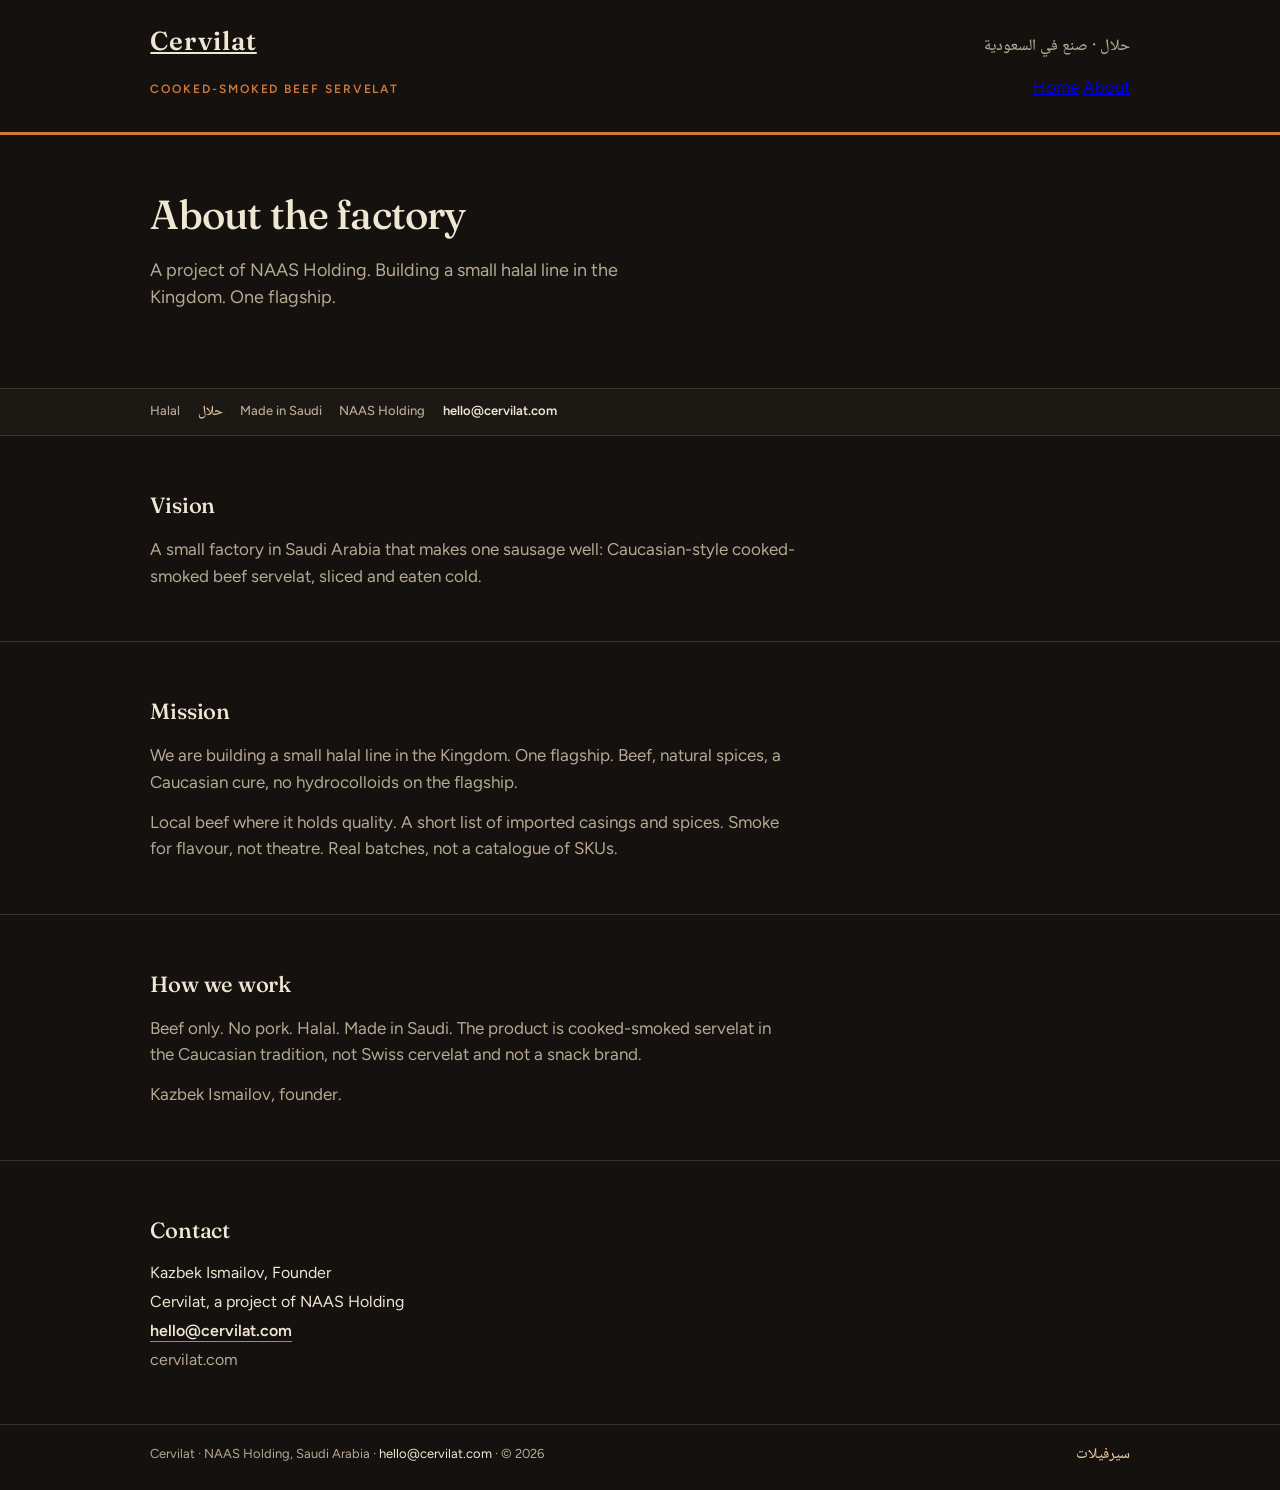
==== about.html @ 30783a22 "Add About page with factory vision and mission; pretty URL /about" ====
<!DOCTYPE html>
<html lang="en">
<head>
  <meta charset="utf-8" />
  <meta name="viewport" content="width=device-width, initial-scale=1" />
  <title>About — Cervilat</title>
  <meta name="description" content="Vision and mission of Cervilat: a small halal factory in Saudi Arabia making Caucasian cooked-smoked beef servelat. A project of NAAS Holding." />
  <link rel="canonical" href="https://cervilat.com/about" />
  <meta property="og:type" content="website" />
  <meta property="og:url" content="https://cervilat.com/about" />
  <meta property="og:title" content="About — Cervilat" />
  <meta property="og:description" content="A small factory in Saudi Arabia that makes one sausage well. Halal. Beef. Smoke." />
  <meta property="og:image" content="https://cervilat.com/images/spices.jpg" />
  <link rel="icon" href="/favicon.svg" type="image/svg+xml" />
  <link rel="preconnect" href="https://fonts.googleapis.com" />
  <link rel="preconnect" href="https://fonts.gstatic.com" crossorigin />
  <link href="https://fonts.googleapis.com/css2?family=Fraunces:opsz,wght@9..144,500;9..144,600&family=Figtree:wght@400;500;600&family=Noto+Naskh+Arabic:wght@500&display=swap" rel="stylesheet" />
  <link rel="stylesheet" href="/styles.css" />
</head>
<body>
  <a class="skip" href="#main">Skip to content</a>
  <header class="nameplate">
    <div class="wrap nameplate-row">
      <a class="brand" href="/">Cervilat</a>
      <p class="ar" lang="ar" dir="rtl">حلال · صنع في السعودية</p>
    </div>
    <div class="wrap nameplate-row">
      <p class="eyebrow">Cooked-smoked beef servelat</p>
      <nav class="mini-nav" aria-label="Site">
        <a href="/">Home</a>
        <a href="/about" aria-current="page">About</a>
      </nav>
    </div>
  </header>
  <div class="accent-bar" aria-hidden="true"></div>
  <main id="main">
    <section class="hero">
      <div class="wrap">
        <h1>About the factory</h1>
        <p class="lede">A project of NAAS Holding. Building a small halal line in the Kingdom. One flagship.</p>
      </div>
    </section>
    <div class="trust">
      <div class="wrap">
        <p>
          <span>Halal</span>
          <span class="dot" aria-hidden="true">·</span>
          <span lang="ar" dir="rtl">حلال</span>
          <span class="dot" aria-hidden="true">·</span>
          <span>Made in Saudi</span>
          <span class="dot" aria-hidden="true">·</span>
          <span>NAAS Holding</span>
          <span class="dot" aria-hidden="true">·</span>
          <a href="mailto:hello@cervilat.com">hello@cervilat.com</a>
        </p>
      </div>
    </div>
    <section class="block">
      <div class="wrap">
        <h2>Vision</h2>
        <p>A small factory in Saudi Arabia that makes one sausage well: Caucasian-style cooked-smoked beef servelat, sliced and eaten cold.</p>
      </div>
    </section>
    <section class="block">
      <div class="wrap">
        <h2>Mission</h2>
        <p>We are building a small halal line in the Kingdom. One flagship. Beef, natural spices, a Caucasian cure, no hydrocolloids on the flagship.</p>
        <p>Local beef where it holds quality. A short list of imported casings and spices. Smoke for flavour, not theatre. Real batches, not a catalogue of SKUs.</p>
      </div>
    </section>
    <section class="block">
      <div class="wrap">
        <h2>How we work</h2>
        <p>Beef only. No pork. Halal. Made in Saudi. The product is cooked-smoked servelat in the Caucasian tradition, not Swiss cervelat and not a snack brand.</p>
        <p>Kazbek Ismailov, founder.</p>
      </div>
    </section>
    <section class="block contact">
      <div class="wrap">
        <h2>Contact</h2>
        <address class="vcard">
          <p>Kazbek Ismailov, Founder</p>
          <p>Cervilat, a project of NAAS Holding</p>
          <p><a href="mailto:hello@cervilat.com">hello@cervilat.com</a></p>
          <p>cervilat.com</p>
        </address>
      </div>
    </section>
  </main>
  <footer>
    <div class="wrap foot-inner">
      <p>Cervilat · NAAS Holding, Saudi Arabia · <a href="mailto:hello@cervilat.com">hello@cervilat.com</a> · © 2026</p>
      <p class="ar" lang="ar" dir="rtl">سيرفيلات</p>
    </div>
  </footer>
</body>
</html>
---- styles.css ----
/* Cervilat — factory landing */
:root {
  --bg: #14110e;
  --bg-2: #1c1814;
  --cream: #f0e6d4;
  --muted: #b7a894;
  --line: #3a3228;
  --accent: #d4783a;
  --accent-2: #e8c9a0;
  --gutter: clamp(20px, 5.5vw, 72px);
  --measure: 38em;
}

* { box-sizing: border-box; }
html, body { margin: 0; padding: 0; }
html { scroll-behavior: smooth; }

body {
  background: var(--bg);
  color: var(--cream);
  font-family: Figtree, system-ui, sans-serif;
  font-size: 17px;
  line-height: 1.55;
  min-height: 100vh;
}

.skip {
  position: absolute;
  left: -999px;
  top: 0;
}
.skip:focus {
  left: 16px;
  top: 16px;
  background: var(--cream);
  color: var(--bg);
  padding: 8px 12px;
  z-index: 10;
}

.wrap {
  width: 100%;
  max-width: 1120px;
  margin: 0 auto;
  padding-left: var(--gutter);
  padding-right: var(--gutter);
}

.nameplate {
  background: var(--bg);
  padding: 28px 0 18px;
}

.nameplate-row {
  display: flex;
  justify-content: space-between;
  align-items: baseline;
  gap: 16px;
  margin-bottom: 14px;
}

.brand {
  font-family: Fraunces, Georgia, serif;
  font-size: 26px;
  font-weight: 600;
  letter-spacing: 0.04em;
  line-height: 1;
  color: var(--cream);
}

.ar {
  font-family: "Noto Naskh Arabic", serif;
  color: var(--muted);
  font-size: 16px;
  margin: 0;
  font-weight: 500;
}

.eyebrow {
  color: var(--accent);
  text-transform: uppercase;
  letter-spacing: 0.16em;
  font-size: 12px;
  font-weight: 600;
  margin: 0;
}

.accent-bar {
  height: 2.5px;
  background: var(--accent);
}

.hero {
  padding: 48px 0 44px;
}

h1 {
  font-family: Fraunces, Georgia, serif;
  font-weight: 500;
  font-size: clamp(1.625rem, 0.9rem + 2.05vw, 2.55rem);
  line-height: 1.18;
  margin: 0 0 18px;
  letter-spacing: -0.02em;
  max-width: 21em;
}

.h1-keep { white-space: nowrap; }

.lede {
  color: var(--muted);
  font-size: 18px;
  max-width: 28em;
  margin: 0 0 24px;
}

.mail { margin: 0; }

.mail a {
  color: var(--cream);
  font-weight: 600;
  font-size: 16px;
  text-decoration: none;
  border-bottom: 1px solid var(--accent);
  padding-bottom: 2px;
}
.mail a:hover { color: var(--accent-2); }

.trust {
  background: var(--bg-2);
  border-top: 1px solid var(--line);
  border-bottom: 1px solid var(--line);
  padding: 12px 0;
}

.trust p {
  margin: 0;
  color: var(--muted);
  font-size: 13px;
  font-weight: 500;
  line-height: 1.5;
  display: flex;
  flex-wrap: wrap;
  align-items: baseline;
  column-gap: 0.55em;
  row-gap: 4px;
}

.trust .dot {
  color: var(--line);
  font-weight: 400;
}

.trust [lang="ar"] {
  font-family: "Noto Naskh Arabic", serif;
  font-weight: 500;
  font-size: 14px;
  color: var(--accent-2);
}

.trust a {
  color: var(--cream);
  text-decoration: none;
  font-weight: 600;
}
.trust a:hover { color: var(--accent-2); }

.block {
  padding: 52px 0;
  border-bottom: 1px solid var(--line);
}

h2 {
  font-family: Fraunces, Georgia, serif;
  font-size: 22px;
  font-weight: 500;
  margin: 0 0 14px;
  letter-spacing: -0.01em;
}

.block p {
  margin: 0 0 14px;
  color: var(--muted);
  max-width: var(--measure);
}
.block p:last-child { margin-bottom: 0; }

.place { padding-bottom: 44px; }

.spice-band {
  margin: 28px auto 20px;
}

.spice-band img {
  display: block;
  width: 100%;
  height: 200px;
  object-fit: cover;
  object-position: 50% 42%;
  border: 1px solid var(--line);
}

.founder {
  color: var(--cream) !important;
  font-weight: 500;
}

.contact { border-bottom: none; }

.vcard {
  margin: 0;
  font-style: normal;
}

.vcard p {
  margin: 0 0 6px;
  color: var(--cream);
  max-width: none;
  font-size: 16px;
  line-height: 1.45;
}
.vcard p:last-child {
  margin-bottom: 0;
  color: var(--muted);
}

.vcard a {
  color: var(--cream);
  font-weight: 600;
  text-decoration: none;
  border-bottom: 1px solid var(--accent);
  padding-bottom: 1px;
}
.vcard a:hover { color: var(--accent-2); }

footer {
  background: var(--bg);
  border-top: 1px solid var(--line);
  padding: 20px 0 24px;
  color: var(--muted);
  font-size: 13px;
}

.foot-inner {
  display: flex;
  justify-content: space-between;
  align-items: baseline;
  gap: 16px;
  flex-wrap: wrap;
}

footer p { margin: 0; line-height: 1.45; }

footer a {
  color: var(--cream);
  text-decoration: none;
}
footer a:hover { color: var(--accent-2); }

footer .ar {
  color: var(--accent-2);
  font-size: 15px;
}

@media (max-width: 640px) {
  .nameplate { padding: 20px 0 14px; }
  .brand { font-size: 22px; }
  .ar { font-size: 14px; }
  .hero { padding: 32px 0 28px; }
  .block { padding: 40px 0; }
  .place { padding-bottom: 36px; }
  .spice-band { margin: 22px auto 16px; }
  .spice-band img { height: 152px; }
  h1 {
    font-size: 1.5rem;
    max-width: none;
  }
  .h1-break { display: none; }
  .lede { font-size: 16px; }
}

@media (min-width: 900px) {
  .hero { padding: 56px 0 52px; }
  .spice-band img { height: 220px; }
}

@media (max-width: 360px) {
  .h1-keep { white-space: normal; }
}
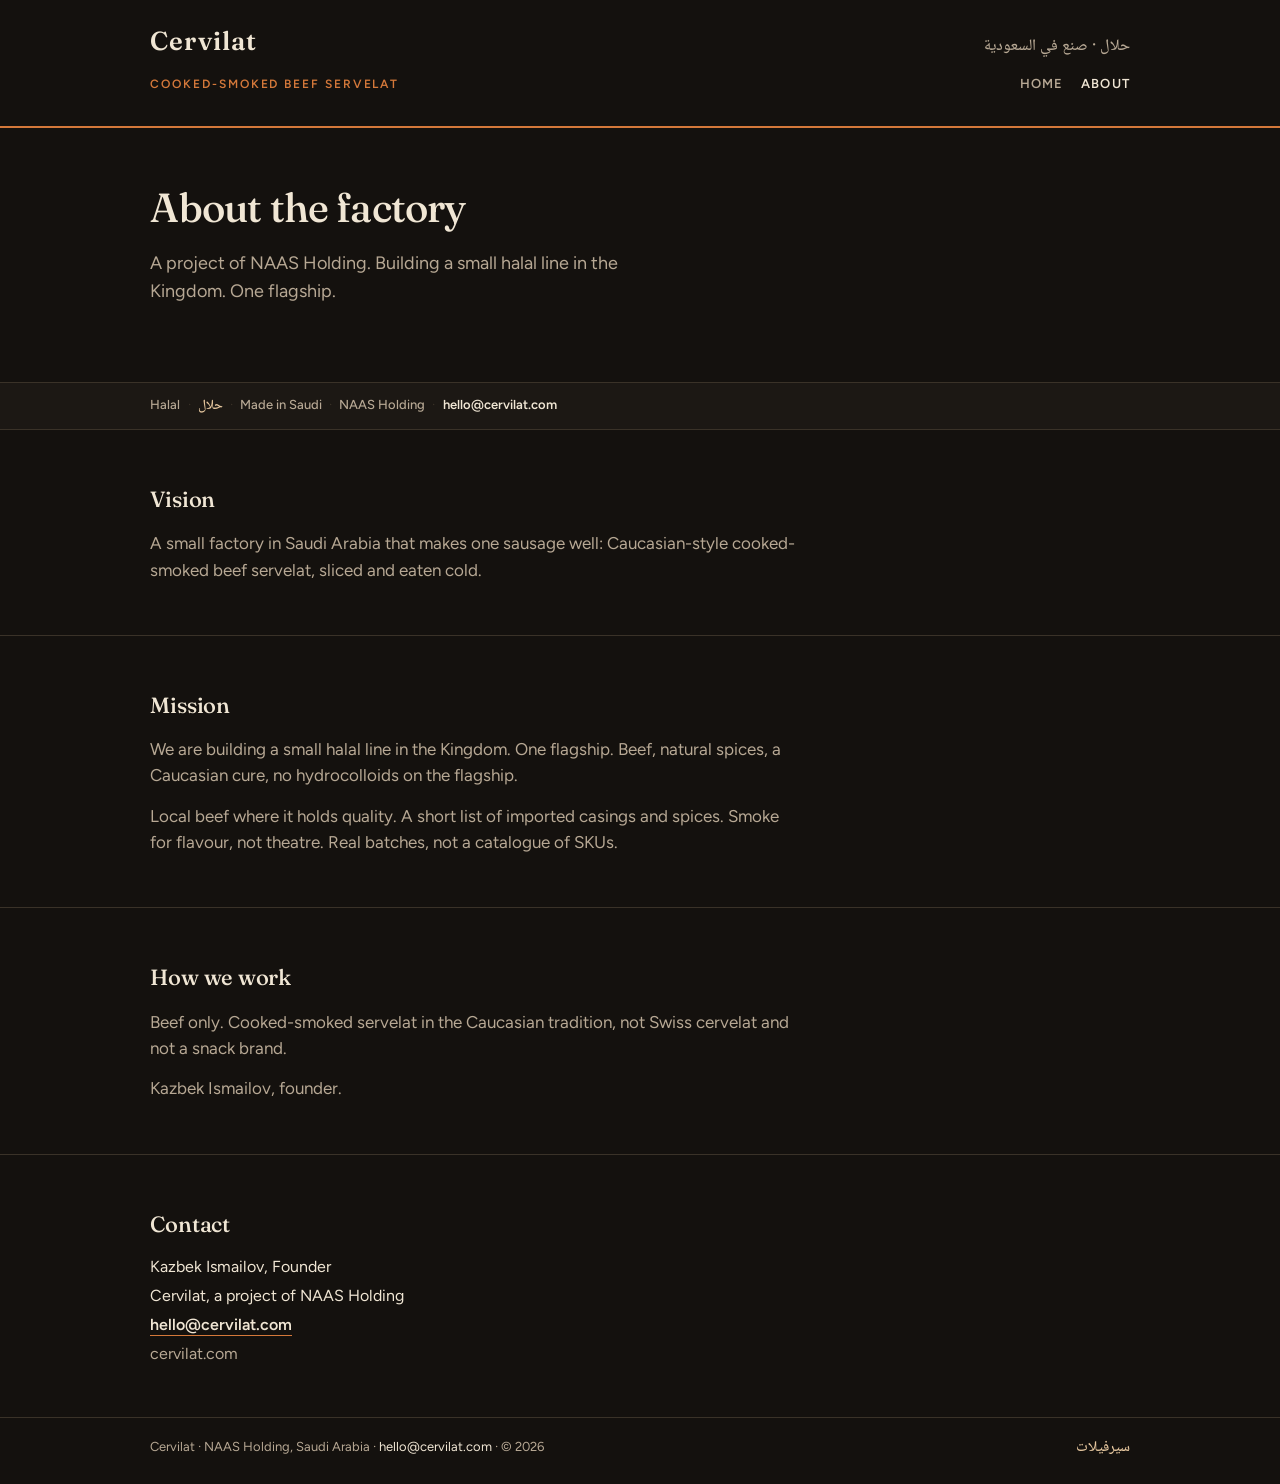
==== commit 4da96f9d: "Drop pork and Halal/Saudi stack from How we work" ====
--- a/about.html
+++ b/about.html
@@ -19,6 +19,7 @@
 </head>
 <body>
   <a class="skip" href="#main">Skip to content</a>
+
   <header class="nameplate">
     <div class="wrap nameplate-row">
       <a class="brand" href="/">Cervilat</a>
@@ -33,6 +34,7 @@
     </div>
   </header>
   <div class="accent-bar" aria-hidden="true"></div>
+
   <main id="main">
     <section class="hero">
       <div class="wrap">
@@ -40,6 +42,7 @@
         <p class="lede">A project of NAAS Holding. Building a small halal line in the Kingdom. One flagship.</p>
       </div>
     </section>
+
     <div class="trust">
       <div class="wrap">
         <p>
@@ -55,12 +58,14 @@
         </p>
       </div>
     </div>
+
     <section class="block">
       <div class="wrap">
         <h2>Vision</h2>
         <p>A small factory in Saudi Arabia that makes one sausage well: Caucasian-style cooked-smoked beef servelat, sliced and eaten cold.</p>
       </div>
     </section>
+
     <section class="block">
       <div class="wrap">
         <h2>Mission</h2>
@@ -68,13 +73,15 @@
         <p>Local beef where it holds quality. A short list of imported casings and spices. Smoke for flavour, not theatre. Real batches, not a catalogue of SKUs.</p>
       </div>
     </section>
+
     <section class="block">
       <div class="wrap">
         <h2>How we work</h2>
-        <p>Beef only. No pork. Halal. Made in Saudi. The product is cooked-smoked servelat in the Caucasian tradition, not Swiss cervelat and not a snack brand.</p>
+        <p>Beef only. Cooked-smoked servelat in the Caucasian tradition, not Swiss cervelat and not a snack brand.</p>
         <p>Kazbek Ismailov, founder.</p>
       </div>
     </section>
+
     <section class="block contact">
       <div class="wrap">
         <h2>Contact</h2>
@@ -87,6 +94,7 @@
       </div>
     </section>
   </main>
+
   <footer>
     <div class="wrap foot-inner">
       <p>Cervilat · NAAS Holding, Saudi Arabia · <a href="mailto:hello@cervilat.com">hello@cervilat.com</a> · © 2026</p>
--- a/styles.css
+++ b/styles.css
@@ -10,11 +10,9 @@
   --gutter: clamp(20px, 5.5vw, 72px);
   --measure: 38em;
 }
-
 * { box-sizing: border-box; }
 html, body { margin: 0; padding: 0; }
 html { scroll-behavior: smooth; }
-
 body {
   background: var(--bg);
   color: var(--cream);
@@ -23,244 +21,108 @@
   line-height: 1.55;
   min-height: 100vh;
 }
-
-.skip {
-  position: absolute;
-  left: -999px;
-  top: 0;
+.skip { position: absolute; left: -999px; top: 0; }
+.skip:focus {
+  left: 16px; top: 16px; background: var(--cream); color: var(--bg);
+  padding: 8px 12px; z-index: 10;
 }
-.skip:focus {
-  left: 16px;
-  top: 16px;
-  background: var(--cream);
-  color: var(--bg);
-  padding: 8px 12px;
-  z-index: 10;
+.wrap {
+  width: 100%; max-width: 1120px; margin: 0 auto;
+  padding-left: var(--gutter); padding-right: var(--gutter);
 }
-
-.wrap {
-  width: 100%;
-  max-width: 1120px;
-  margin: 0 auto;
-  padding-left: var(--gutter);
-  padding-right: var(--gutter);
+.nameplate { background: var(--bg); padding: 28px 0 18px; }
+.nameplate-row {
+  display: flex; justify-content: space-between; align-items: baseline;
+  gap: 16px; margin-bottom: 14px;
 }
-
-.nameplate {
-  background: var(--bg);
-  padding: 28px 0 18px;
+.brand {
+  font-family: Fraunces, Georgia, serif; font-size: 26px; font-weight: 600;
+  letter-spacing: 0.04em; line-height: 1; color: var(--cream);
 }
-
-.nameplate-row {
-  display: flex;
-  justify-content: space-between;
-  align-items: baseline;
-  gap: 16px;
-  margin-bottom: 14px;
+a.brand { color: inherit; text-decoration: none; }
+.ar {
+  font-family: "Noto Naskh Arabic", serif; color: var(--muted);
+  font-size: 16px; margin: 0; font-weight: 500;
 }
-
-.brand {
-  font-family: Fraunces, Georgia, serif;
-  font-size: 26px;
-  font-weight: 600;
-  letter-spacing: 0.04em;
-  line-height: 1;
-  color: var(--cream);
+.eyebrow {
+  color: var(--accent); text-transform: uppercase; letter-spacing: 0.16em;
+  font-size: 12px; font-weight: 600; margin: 0;
 }
-
-.ar {
-  font-family: "Noto Naskh Arabic", serif;
-  color: var(--muted);
-  font-size: 16px;
-  margin: 0;
-  font-weight: 500;
+.mini-nav { display: flex; gap: 18px; align-items: baseline; }
+.mini-nav a {
+  color: var(--muted); text-decoration: none; font-size: 13px; font-weight: 600;
+  letter-spacing: 0.08em; text-transform: uppercase;
 }
-
-.eyebrow {
-  color: var(--accent);
-  text-transform: uppercase;
-  letter-spacing: 0.16em;
-  font-size: 12px;
-  font-weight: 600;
-  margin: 0;
+.mini-nav a:hover, .mini-nav a[aria-current="page"] { color: var(--cream); }
+.accent-bar { height: 2.5px; background: var(--accent); }
+.hero { padding: 48px 0 44px; }
+h1 {
+  font-family: Fraunces, Georgia, serif; font-weight: 500;
+  font-size: clamp(1.625rem, 0.9rem + 2.05vw, 2.55rem);
+  line-height: 1.18; margin: 0 0 18px; letter-spacing: -0.02em; max-width: 21em;
 }
-
-.accent-bar {
-  height: 2.5px;
-  background: var(--accent);
-}
-
-.hero {
-  padding: 48px 0 44px;
-}
-
-h1 {
-  font-family: Fraunces, Georgia, serif;
-  font-weight: 500;
-  font-size: clamp(1.625rem, 0.9rem + 2.05vw, 2.55rem);
-  line-height: 1.18;
-  margin: 0 0 18px;
-  letter-spacing: -0.02em;
-  max-width: 21em;
-}
-
 .h1-keep { white-space: nowrap; }
-
-.lede {
-  color: var(--muted);
-  font-size: 18px;
-  max-width: 28em;
-  margin: 0 0 24px;
-}
-
+.lede { color: var(--muted); font-size: 18px; max-width: 28em; margin: 0 0 24px; }
 .mail { margin: 0; }
-
 .mail a {
-  color: var(--cream);
-  font-weight: 600;
-  font-size: 16px;
-  text-decoration: none;
-  border-bottom: 1px solid var(--accent);
-  padding-bottom: 2px;
+  color: var(--cream); font-weight: 600; font-size: 16px; text-decoration: none;
+  border-bottom: 1px solid var(--accent); padding-bottom: 2px;
 }
 .mail a:hover { color: var(--accent-2); }
-
 .trust {
-  background: var(--bg-2);
-  border-top: 1px solid var(--line);
-  border-bottom: 1px solid var(--line);
-  padding: 12px 0;
+  background: var(--bg-2); border-top: 1px solid var(--line);
+  border-bottom: 1px solid var(--line); padding: 12px 0;
 }
-
 .trust p {
-  margin: 0;
-  color: var(--muted);
-  font-size: 13px;
-  font-weight: 500;
-  line-height: 1.5;
-  display: flex;
-  flex-wrap: wrap;
-  align-items: baseline;
-  column-gap: 0.55em;
-  row-gap: 4px;
+  margin: 0; color: var(--muted); font-size: 13px; font-weight: 500;
+  line-height: 1.5; display: flex; flex-wrap: wrap; align-items: baseline;
+  column-gap: 0.55em; row-gap: 4px;
 }
-
-.trust .dot {
-  color: var(--line);
-  font-weight: 400;
+.trust .dot { color: var(--line); font-weight: 400; }
+.trust [lang="ar"] {
+  font-family: "Noto Naskh Arabic", serif; font-weight: 500;
+  font-size: 14px; color: var(--accent-2);
 }
-
-.trust [lang="ar"] {
-  font-family: "Noto Naskh Arabic", serif;
-  font-weight: 500;
-  font-size: 14px;
-  color: var(--accent-2);
+.trust a { color: var(--cream); text-decoration: none; font-weight: 600; }
+.trust a:hover { color: var(--accent-2); }
+.block { padding: 52px 0; border-bottom: 1px solid var(--line); }
+h2 {
+  font-family: Fraunces, Georgia, serif; font-size: 22px; font-weight: 500;
+  margin: 0 0 14px; letter-spacing: -0.01em;
 }
-
-.trust a {
-  color: var(--cream);
-  text-decoration: none;
-  font-weight: 600;
+.block p { margin: 0 0 14px; color: var(--muted); max-width: var(--measure); }
+.block p:last-child { margin-bottom: 0; }
+.place { padding-bottom: 44px; }
+.spice-band { margin: 28px auto 20px; }
+.spice-band img {
+  display: block; width: 100%; height: 200px; object-fit: cover;
+  object-position: 50% 42%; border: 1px solid var(--line);
 }
-.trust a:hover { color: var(--accent-2); }
-
-.block {
-  padding: 52px 0;
-  border-bottom: 1px solid var(--line);
+.founder { color: var(--cream) !important; font-weight: 500; }
+.contact { border-bottom: none; }
+.vcard { margin: 0; font-style: normal; }
+.vcard p {
+  margin: 0 0 6px; color: var(--cream); max-width: none;
+  font-size: 16px; line-height: 1.45;
 }
-
-h2 {
-  font-family: Fraunces, Georgia, serif;
-  font-size: 22px;
-  font-weight: 500;
-  margin: 0 0 14px;
-  letter-spacing: -0.01em;
-}
-
-.block p {
-  margin: 0 0 14px;
-  color: var(--muted);
-  max-width: var(--measure);
-}
-.block p:last-child { margin-bottom: 0; }
-
-.place { padding-bottom: 44px; }
-
-.spice-band {
-  margin: 28px auto 20px;
-}
-
-.spice-band img {
-  display: block;
-  width: 100%;
-  height: 200px;
-  object-fit: cover;
-  object-position: 50% 42%;
-  border: 1px solid var(--line);
-}
-
-.founder {
-  color: var(--cream) !important;
-  font-weight: 500;
-}
-
-.contact { border-bottom: none; }
-
-.vcard {
-  margin: 0;
-  font-style: normal;
-}
-
-.vcard p {
-  margin: 0 0 6px;
-  color: var(--cream);
-  max-width: none;
-  font-size: 16px;
-  line-height: 1.45;
-}
-.vcard p:last-child {
-  margin-bottom: 0;
-  color: var(--muted);
-}
-
+.vcard p:last-child { margin-bottom: 0; color: var(--muted); }
 .vcard a {
-  color: var(--cream);
-  font-weight: 600;
-  text-decoration: none;
-  border-bottom: 1px solid var(--accent);
-  padding-bottom: 1px;
+  color: var(--cream); font-weight: 600; text-decoration: none;
+  border-bottom: 1px solid var(--accent); padding-bottom: 1px;
 }
 .vcard a:hover { color: var(--accent-2); }
-
 footer {
-  background: var(--bg);
-  border-top: 1px solid var(--line);
-  padding: 20px 0 24px;
-  color: var(--muted);
-  font-size: 13px;
+  background: var(--bg); border-top: 1px solid var(--line);
+  padding: 20px 0 24px; color: var(--muted); font-size: 13px;
 }
-
 .foot-inner {
-  display: flex;
-  justify-content: space-between;
-  align-items: baseline;
-  gap: 16px;
-  flex-wrap: wrap;
+  display: flex; justify-content: space-between; align-items: baseline;
+  gap: 16px; flex-wrap: wrap;
 }
-
 footer p { margin: 0; line-height: 1.45; }
-
-footer a {
-  color: var(--cream);
-  text-decoration: none;
-}
+footer a { color: var(--cream); text-decoration: none; }
 footer a:hover { color: var(--accent-2); }
-
-footer .ar {
-  color: var(--accent-2);
-  font-size: 15px;
-}
-
+footer .ar { color: var(--accent-2); font-size: 15px; }
 @media (max-width: 640px) {
   .nameplate { padding: 20px 0 14px; }
   .brand { font-size: 22px; }
@@ -270,19 +132,14 @@
   .place { padding-bottom: 36px; }
   .spice-band { margin: 22px auto 16px; }
   .spice-band img { height: 152px; }
-  h1 {
-    font-size: 1.5rem;
-    max-width: none;
-  }
+  h1 { font-size: 1.5rem; max-width: none; }
   .h1-break { display: none; }
   .lede { font-size: 16px; }
 }
-
 @media (min-width: 900px) {
   .hero { padding: 56px 0 52px; }
   .spice-band img { height: 220px; }
 }
-
 @media (max-width: 360px) {
   .h1-keep { white-space: normal; }
 }
